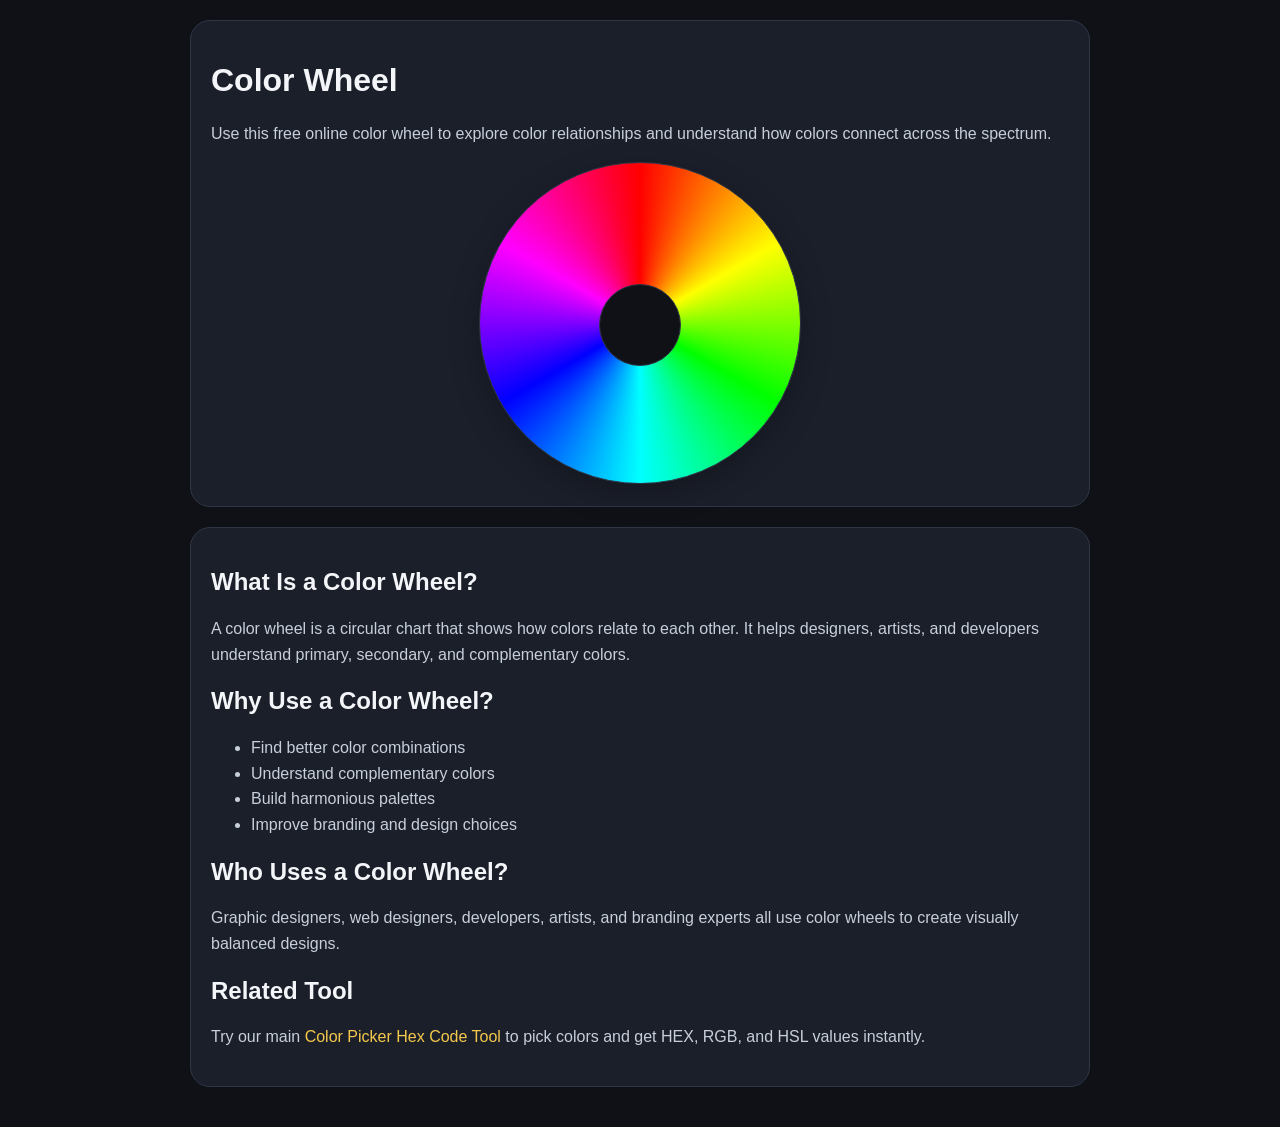
==== color-wheel.html @ 388a534b "Create color-wheel.html" ====
<!DOCTYPE html>
<html lang="en">
<head>
<meta charset="UTF-8" />
<meta name="viewport" content="width=device-width, initial-scale=1.0" />

<title>Color Wheel – Free Online Color Wheel Tool</title>
<meta name="description" content="Free online color wheel tool. Explore colors, view hue relationships, and find better color combinations for design, branding, and web projects." />
<meta name="keywords" content="color wheel, online color wheel, color wheel tool, color harmony wheel, design color wheel" />
<meta name="robots" content="index, follow" />
<link rel="canonical" href="https://colorpickerhexcode.com/color-wheel.html" />

<meta property="og:title" content="Color Wheel – Free Online Color Wheel Tool" />
<meta property="og:description" content="Use this free online color wheel tool to explore colors and better color combinations." />
<meta property="og:type" content="website" />
<meta property="og:url" content="https://colorpickerhexcode.com/color-wheel.html" />

<meta name="twitter:card" content="summary_large_image" />
<meta name="twitter:title" content="Color Wheel – Free Online Color Wheel Tool" />
<meta name="twitter:description" content="Explore color relationships and harmonies with this free online color wheel." />

<style>
body{
  margin:0;
  font-family:Arial,sans-serif;
  background:#0f1117;
  color:#f3f5f8;
}
.container{
  max-width:900px;
  margin:auto;
  padding:20px;
}
.card{
  background:#1b1f2a;
  border:1px solid #2e3646;
  border-radius:20px;
  padding:20px;
  margin-bottom:20px;
}
.wheel-wrap{
  display:flex;
  justify-content:center;
  align-items:center;
  margin-top:16px;
}
.wheel{
  width:320px;
  height:320px;
  border-radius:50%;
  border:1px solid #2e3646;
  background:conic-gradient(
    #ff0000,
    #ffff00,
    #00ff00,
    #00ffff,
    #0000ff,
    #ff00ff,
    #ff0000
  );
  box-shadow:0 10px 30px rgba(0,0,0,.25);
}
.center-dot{
  width:80px;
  height:80px;
  border-radius:50%;
  background:#0f1117;
  border:1px solid #2e3646;
  position:relative;
  margin:-200px auto 120px;
}
a{color:#f6c94c;text-decoration:none;}
a:hover{text-decoration:underline;}
p, li{color:#c7cfdb;line-height:1.6;}
</style>

<script type="application/ld+json">
{
  "@context":"https://schema.org",
  "@type":"WebApplication",
  "name":"Color Wheel",
  "url":"https://colorpickerhexcode.com/color-wheel.html",
  "applicationCategory":"UtilityApplication",
  "operatingSystem":"Any",
  "description":"A free online color wheel tool."
}
</script>
</head>
<body>

<div class="container">

  <div class="card">
    <h1>Color Wheel</h1>
    <p>
      Use this free online color wheel to explore color relationships and understand how colors connect across the spectrum.
    </p>

    <div class="wheel-wrap">
      <div class="wheel"></div>
    </div>
    <div class="center-dot"></div>
  </div>

  <div class="card">
    <h2>What Is a Color Wheel?</h2>
    <p>
      A color wheel is a circular chart that shows how colors relate to each other. It helps designers, artists, and developers understand primary, secondary, and complementary colors.
    </p>

    <h2>Why Use a Color Wheel?</h2>
    <ul>
      <li>Find better color combinations</li>
      <li>Understand complementary colors</li>
      <li>Build harmonious palettes</li>
      <li>Improve branding and design choices</li>
    </ul>

    <h2>Who Uses a Color Wheel?</h2>
    <p>
      Graphic designers, web designers, developers, artists, and branding experts all use color wheels to create visually balanced designs.
    </p>

    <h2>Related Tool</h2>
    <p>
      Try our main <a href="/">Color Picker Hex Code Tool</a> to pick colors and get HEX, RGB, and HSL values instantly.
    </p>
  </div>

</div>

</body>
</html>
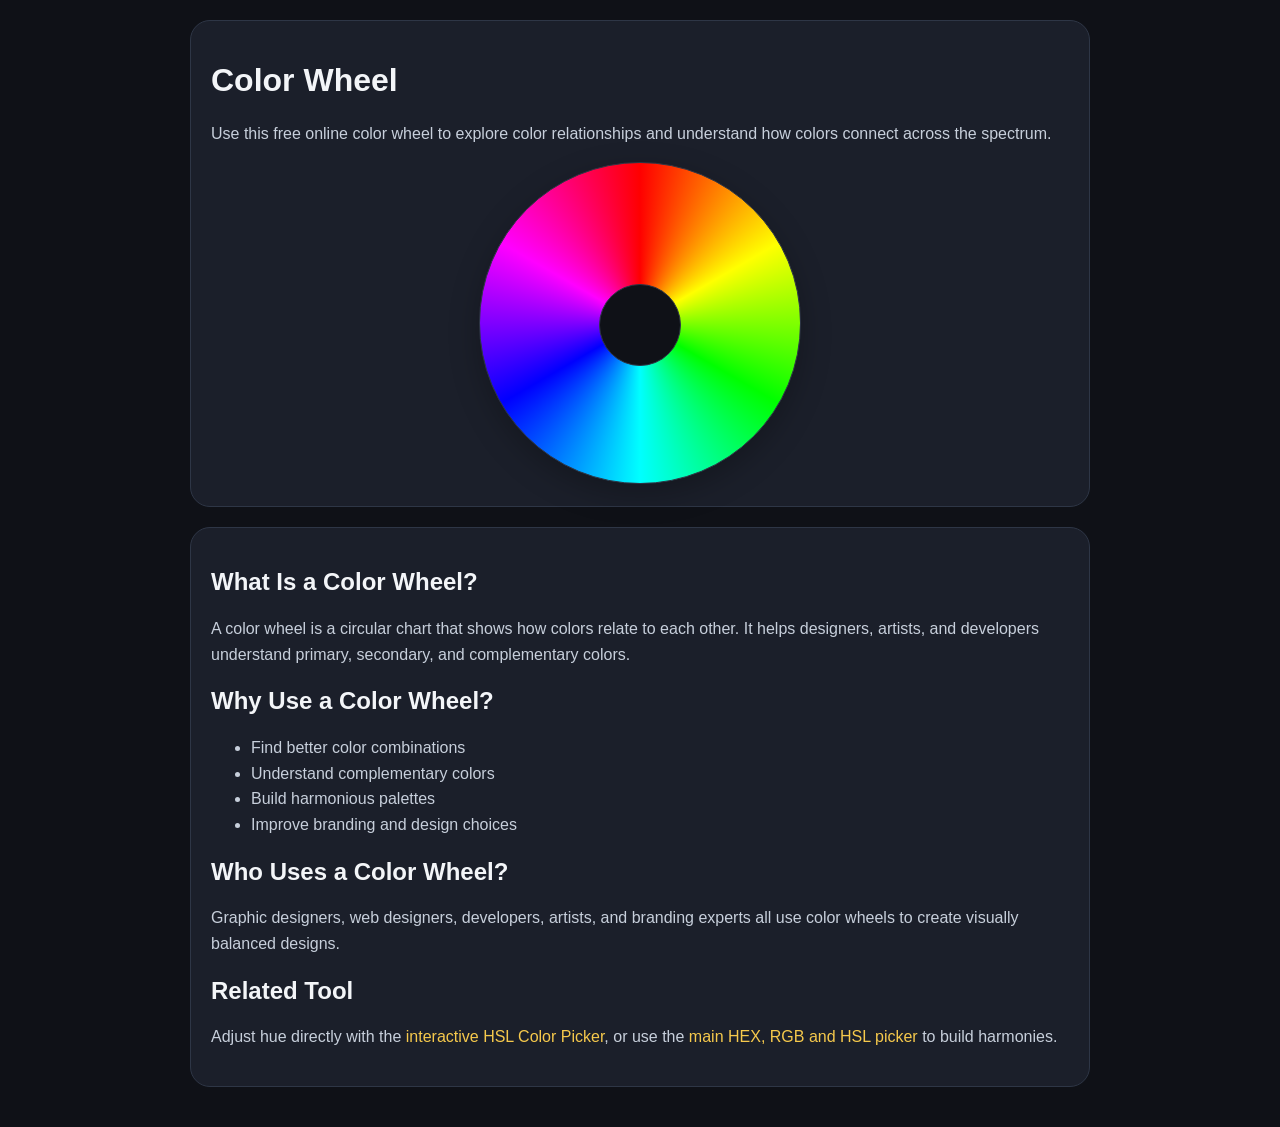
==== commit 806b9b12: "Improve color converters and search relevance" ====
--- a/color-wheel.html
+++ b/color-wheel.html
@@ -123,7 +123,7 @@
 
     <h2>Related Tool</h2>
     <p>
-      Try our main <a href="/">Color Picker Hex Code Tool</a> to pick colors and get HEX, RGB, and HSL values instantly.
+      Adjust hue directly with the <a href="/hsl-color-picker.html">interactive HSL Color Picker</a>, or use the <a href="/">main HEX, RGB and HSL picker</a> to build harmonies.
     </p>
   </div>
 
